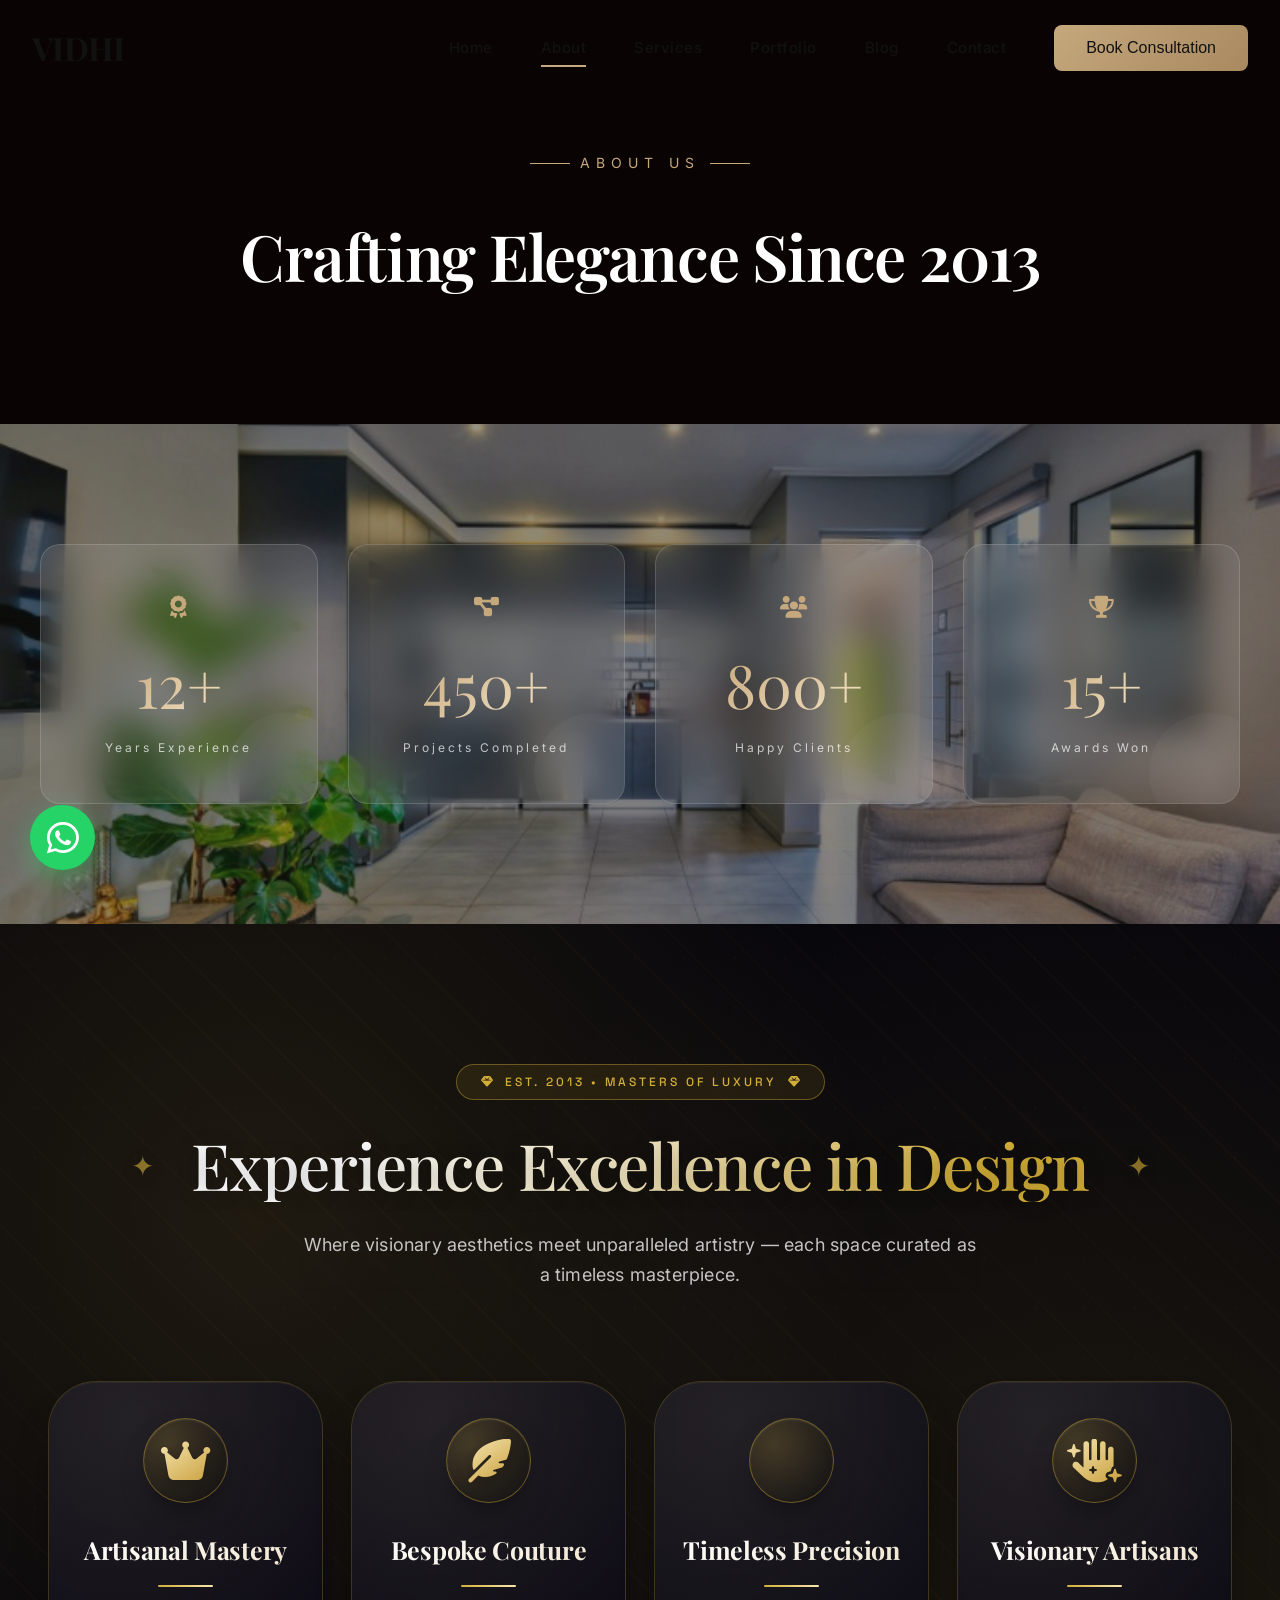
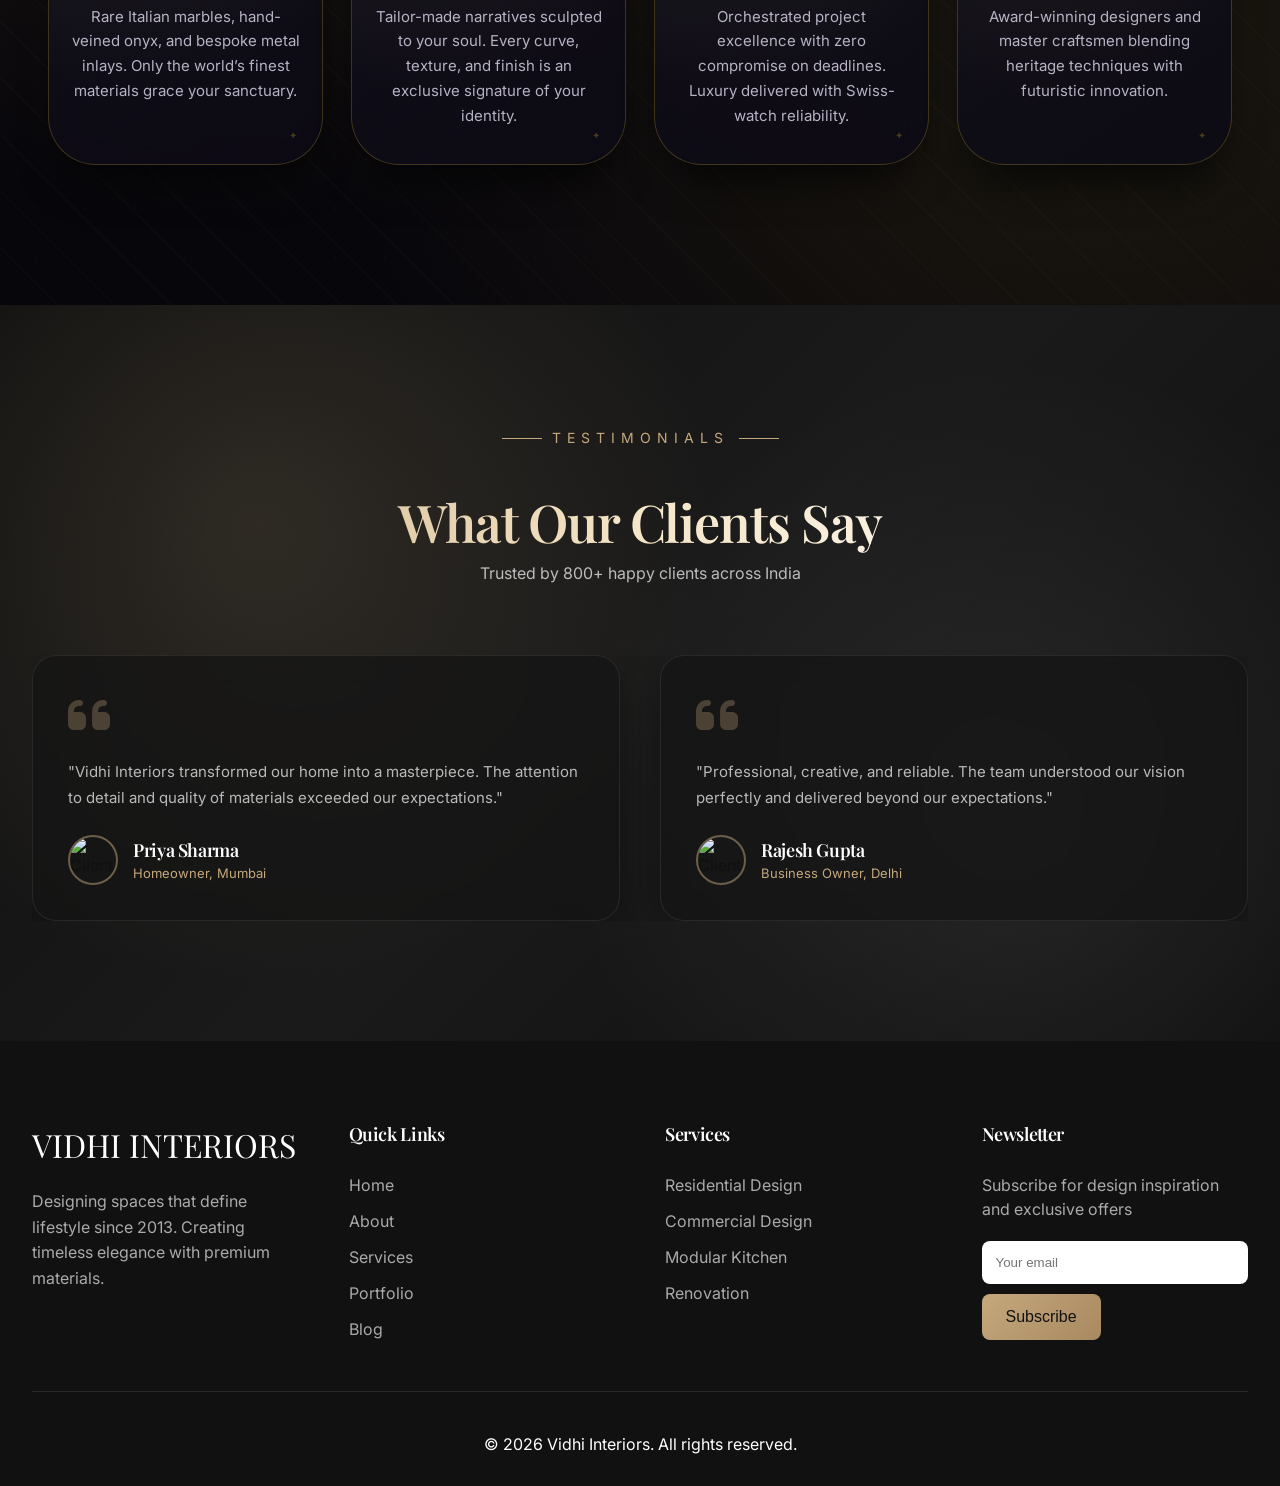
==== about.html @ d4725c83 "First commit" ====
<!DOCTYPE html>
<html lang="en">

<head>
    <meta charset="UTF-8">
    <meta name="viewport" content="width=device-width, initial-scale=1.0, viewport-fit=cover">

    <!-- Primary SEO -->
    <title>About Us | Vidhi Interiors - Luxury Interior Designers</title>
    <meta name="description"
        content="Learn more about Vidhi Interiors. With over 12 years of experience, we are the leading luxury interior designers in Durgapur.">
    
    <!-- Fonts -->
    <link
        href="https://fonts.googleapis.com/css2?family=Playfair+Display:wght@400;500;600;700;800;900&family=Inter:wght@300;400;500;600;700;800&family=Space+Grotesk:wght@300;400;500;600;700&display=swap"
        rel="stylesheet">

    <!-- Swiper CSS -->
    <link rel="stylesheet" href="https://cdn.jsdelivr.net/npm/swiper@11/swiper-bundle.min.css" />

    <!-- Font Awesome -->
    <link rel="stylesheet" href="https://cdnjs.cloudflare.com/ajax/libs/font-awesome/6.4.0/css/all.min.css">

    <!-- AOS CSS -->
    <link href="https://unpkg.com/aos@2.3.1/dist/aos.css" rel="stylesheet">

    <!-- Custom CSS -->
    <link rel="stylesheet" href="./style.css">
</head>

<body>

    <!-- Loader -->
    <div class="loader" id="loader">
        <div class="loader-text">VIDHI</div>
    </div>

    <!-- Progress Bar -->
    <div class="progress-bar" id="progressBar"></div>

    <!-- WhatsApp Floating Button -->
    <a href="https://wa.me/917699089182?text=Hello%20Vidhi%20Interiors%2C%20I'm%20interested%20in%20your%20luxury%20interior%20design%20services."
        class="whatsapp-float" target="_blank" rel="noopener noreferrer" aria-label="Chat on WhatsApp">
        <div class="whatsapp-btn">
            <i class="fab fa-whatsapp"></i>
        </div>
        <span class="whatsapp-tooltip">Chat with us on WhatsApp</span>
    </a>

    <!-- Navbar -->
    <nav class="navbar" id="navbar">
        <div class="container">
            <a href="index.html" class="logo">VIDHI</a>
            <div class="nav-links">
                <a href="index.html">Home</a>
                <a href="about.html" class="active">About</a>
                <a href="services.html">Services</a>
                <a href="portfolio.html">Portfolio</a>
                <a href="blog.html">Blog</a>
                <a href="contact.html">Contact</a>
                <button class="btn btn-gold" onclick="openConsultation()">Book Consultation</button>
            </div>
            <button class="mobile-menu-btn" id="mobileMenuBtn">☰</button>
        </div>
    </nav>

    <!-- Mobile Menu -->
    <div class="mobile-menu" id="mobileMenu">
        <button class="close-menu" id="closeMenuBtn">✕</button>
        <a href="index.html">Home</a>
        <a href="about.html" class="active">About</a>
        <a href="services.html">Services</a>
        <a href="portfolio.html">Portfolio</a>
        <a href="blog.html">Blog</a>
        <a href="contact.html">Contact</a>
        <button class="btn btn-gold" style="width: 100%; margin-top: 20px;" onclick="openConsultation()">Book Consultation</button>
    </div>
    <div class="menu-overlay" id="menuOverlay"></div>

    <!-- Page Header -->
    <section class="section" style="padding-top: 150px; background: #0a0303; text-align: center;">
        <div class="container">
            <span class="hero-subtitle" style="color: var(--gold); position: static; display: inline-block;">ABOUT US</span>
            <h1 class="reveal" style="font-size: clamp(40px, 6vw, 64px); margin-top: 15px; color: white;">Crafting Elegance Since 2013</h1>
        </div>
    </section>

    <!-- Trust Section -->
    <section id="about" class="section">
        <div class="container">
            <div class="trust-grid">
                <div class="trust-card reveal">
                    <div class="trust-icon"><i class="fas fa-award"></i></div>
                    <div class="number-wrapper"><span class="trust-number" data-count="12">0</span></div>
                    <div class="trust-label">Years Experience</div>
                </div>
                <div class="trust-card reveal">
                    <div class="trust-icon"><i class="fas fa-diagram-project"></i></div>
                    <div class="number-wrapper"><span class="trust-number" data-count="450">0</span></div>
                    <div class="trust-label">Projects Completed</div>
                </div>
                <div class="trust-card reveal">
                    <div class="trust-icon"><i class="fas fa-users"></i></div>
                    <div class="number-wrapper"><span class="trust-number" data-count="800">0</span></div>
                    <div class="trust-label">Happy Clients</div>
                </div>
                <div class="trust-card reveal">
                    <div class="trust-icon"><i class="fas fa-trophy"></i></div>
                    <div class="number-wrapper"><span class="trust-number" data-count="15">0</span></div>
                    <div class="trust-label">Awards Won</div>
                </div>
            </div>
        </div>
    </section>

    <!-- Ultra Premium Section -->
    <section class="ultra-premium-section">
        <div class="container-ultra">
            <div class="ultra-header">
                <div class="luxury-badge">
                    <i class="fas fa-gem"></i>
                    <span>EST. 2013 • MASTERS OF LUXURY</span>
                    <i class="fas fa-gem"></i>
                </div>
                <h2 class="ultra-title">Experience Excellence in Design</h2>
                <p class="ultra-desc">
                    Where visionary aesthetics meet unparalleled artistry — each space curated as a timeless masterpiece.
                </p>
            </div>

            <div class="premium-grid-3d">
                <div class="royal-card" style="--order: 0">
                    <div class="shine-overlay"></div>
                    <div class="royal-icon-orb"><i class="fas fa-crown"></i></div>
                    <h3 class="royal-card-title">Artisanal Mastery</h3>
                    <p class="royal-card-desc">Rare Italian marbles, hand-veined onyx, and bespoke metal inlays. Only the world’s finest materials grace your sanctuary.</p>
                    <div class="gold-spark">✦</div>
                </div>
                <div class="royal-card" style="--order: 1">
                    <div class="shine-overlay"></div>
                    <div class="royal-icon-orb"><i class="fas fa-feather-alt"></i></div>
                    <h3 class="royal-card-title">Bespoke Couture</h3>
                    <p class="royal-card-desc">Tailor-made narratives sculpted to your soul. Every curve, texture, and finish is an exclusive signature of your identity.</p>
                    <div class="gold-spark">✦</div>
                </div>
                <div class="royal-card" style="--order: 2">
                    <div class="shine-overlay"></div>
                    <div class="royal-icon-orb"><i class="fas fa-hourglass-clock"></i></div>
                    <h3 class="royal-card-title">Timeless Precision</h3>
                    <p class="royal-card-desc">Orchestrated project excellence with zero compromise on deadlines. Luxury delivered with Swiss-watch reliability.</p>
                    <div class="gold-spark">✦</div>
                </div>
                <div class="royal-card" style="--order: 3">
                    <div class="shine-overlay"></div>
                    <div class="royal-icon-orb"><i class="fas fa-hand-sparkles"></i></div>
                    <h3 class="royal-card-title">Visionary Artisans</h3>
                    <p class="royal-card-desc">Award-winning designers and master craftsmen blending heritage techniques with futuristic innovation.</p>
                    <div class="gold-spark">✦</div>
                </div>
            </div>
        </div>
    </section>

    <!-- Testimonials Section -->
    <section class="section testimonials-section">
        <div class="container">
            <div style="text-align: center; margin-bottom: 70px;">
                <span class="hero-subtitle" style="color: var(--gold); position: static; display: inline-block;">TESTIMONIALS</span>
                <h2 class="reveal" style="font-size: clamp(36px, 5vw, 52px); margin-top: 15px;">What Our Clients Say</h2>
                <p class="reveal">Trusted by 800+ happy clients across India</p>
            </div>
            <div class="testimonials-slider swiper" id="testimonialsSlider">
                <div class="swiper-wrapper">
                    <div class="swiper-slide">
                        <div class="testimonial-card">
                            <i class="fas fa-quote-left" style="font-size: 48px; color: var(--gold); opacity: 0.3; margin-bottom: 20px; display: block;"></i>
                            <p class="testimonial-text">"Vidhi Interiors transformed our home into a masterpiece. The attention to detail and quality of materials exceeded our expectations."</p>
                            <div class="testimonial-author">
                                <img src="https://randomuser.me/api/portraits/women/1.jpg" alt="Client">
                                <div>
                                    <h4 style="font-size: 18px;">Priya Sharma</h4>
                                    <p style="color: var(--gold);">Homeowner, Mumbai</p>
                                </div>
                            </div>
                        </div>
                    </div>
                    <div class="swiper-slide">
                        <div class="testimonial-card">
                            <i class="fas fa-quote-left" style="font-size: 48px; color: var(--gold); opacity: 0.3; margin-bottom: 20px; display: block;"></i>
                            <p class="testimonial-text">"Professional, creative, and reliable. The team understood our vision perfectly and delivered beyond our expectations."</p>
                            <div class="testimonial-author">
                                <img src="https://randomuser.me/api/portraits/men/2.jpg" alt="Client">
                                <div>
                                    <h4 style="font-size: 18px;">Rajesh Gupta</h4>
                                    <p style="color: var(--gold);">Business Owner, Delhi</p>
                                </div>
                            </div>
                        </div>
                    </div>
                </div>
                <div class="swiper-pagination"></div>
            </div>
        </div>
    </section>

    <!-- Footer -->
    <footer class="footer">
        <div class="container">
            <div class="footer-grid">
                <div>
                    <div class="footer-logo">VIDHI INTERIORS</div>
                    <p style="color: #aaa; margin-top: 15px; line-height: 1.6;">Designing spaces that define lifestyle since 2013. Creating timeless elegance with premium materials.</p>
                </div>
                <div>
                    <h4 style="margin-bottom: 25px; font-size: 18px;">Quick Links</h4>
                    <div class="footer-links" style="display: flex; flex-direction: column; gap: 12px;">
                        <a href="index.html" style="color: #aaa; text-decoration: none;">Home</a>
                        <a href="about.html" style="color: #aaa; text-decoration: none;">About</a>
                        <a href="services.html" style="color: #aaa; text-decoration: none;">Services</a>
                        <a href="portfolio.html" style="color: #aaa; text-decoration: none;">Portfolio</a>
                        <a href="blog.html" style="color: #aaa; text-decoration: none;">Blog</a>
                    </div>
                </div>
                <div>
                    <h4 style="margin-bottom: 25px; font-size: 18px;">Services</h4>
                    <div class="footer-links" style="display: flex; flex-direction: column; gap: 12px;">
                        <a href="services.html" style="color: #aaa; text-decoration: none;">Residential Design</a>
                        <a href="services.html" style="color: #aaa; text-decoration: none;">Commercial Design</a>
                        <a href="services.html" style="color: #aaa; text-decoration: none;">Modular Kitchen</a>
                        <a href="services.html" style="color: #aaa; text-decoration: none;">Renovation</a>
                    </div>
                </div>
                <div>
                    <h4 style="margin-bottom: 25px; font-size: 18px;">Newsletter</h4>
                    <p style="color: #aaa; margin-bottom: 20px;">Subscribe for design inspiration and exclusive offers</p>
                    <form style="display: flex; gap: 10px; flex-wrap: wrap;">
                        <input type="email" placeholder="Your email" style="flex: 1; padding: 14px; border-radius: 8px; border: none; min-width: 150px;">
                        <button class="btn btn-gold" style="padding: 14px 24px;">Subscribe</button>
                    </form>
                </div>
            </div>
            <div class="footer-bottom" style="text-align: center; padding-top: 40px; border-top: 1px solid rgba(255,255,255,0.1);">
                <p>© 2026 Vidhi Interiors. All rights reserved.</p>
            </div>
        </div>
    </footer>

    <!-- Consultation Modal -->
    <div id="consultationModal" style="display:none; position:fixed; top:0; left:0; width:100%; height:100%; background:rgba(0,0,0,0.9); backdrop-filter:blur(10px); z-index:2000; justify-content:center; align-items:center;">
        <div style="background:white; max-width:500px; width:90%; padding:50px; border-radius:28px; position:relative;">
            <button onclick="closeConsultation()" style="position:absolute; top:20px; right:20px; background:none; border:none; font-size:28px; cursor:pointer;">✕</button>
            <h2 style="margin-bottom:25px; font-size:28px;">Book Free Consultation</h2>
            <form action="https://api.web3forms.com/submit" method="POST">
                <input type="hidden" name="access_key" value="2fb1477a-c40e-4d88-beb4-6fd00b5eb44e">
                <input type="text" name="name" placeholder="Full Name" required style="width:100%; padding:14px; margin-bottom:15px; border:1px solid #ddd; border-radius:12px;">
                <input type="email" name="email" placeholder="Email" required style="width:100%; padding:14px; margin-bottom:15px; border:1px solid #ddd; border-radius:12px;">
                <input type="tel" name="phone" placeholder="Phone" required style="width:100%; padding:14px; margin-bottom:15px; border:1px solid #ddd; border-radius:12px;">
                <select name="service" style="width:100%; padding:14px; margin-bottom:15px; border:1px solid #ddd; border-radius:12px;">
                    <option value="Residential">Residential</option>
                    <option value="Commercial">Commercial</option>
                    <option value="Renovation">Renovation</option>
                </select>
                <textarea name="message" placeholder="Project Details" rows="4" required style="width:100%; padding:14px; margin-bottom:20px; border:1px solid #ddd; border-radius:12px;"></textarea>
                <button type="submit" class="btn btn-primary" style="width:100%;">Schedule Consultation</button>
            </form>
        </div>
    </div>

    <!-- Swiper JS -->
    <script src="https://cdn.jsdelivr.net/npm/swiper@11/swiper-bundle.min.js"></script>
    <!-- AOS JS -->
    <script src="https://unpkg.com/aos@2.3.1/dist/aos.js"></script>
    <!-- Custom JS -->
    <script src="script.js"></script>
</body>
</html>
---- style.css ----
/* ==================== RESET & BASE ==================== */
        * {
            margin: 0;
            padding: 0;
            box-sizing: border-box;
        }

        html {
            scroll-behavior: smooth;
            overflow-x: hidden;
        }

        body {
            font-family: 'Inter', sans-serif;
            background-color: #FAFAFA;
            color: #111111;
            overflow-x: hidden;
            line-height: 1.5;
        }

        /* ==================== COLOR SYSTEM ==================== */
        :root {
            --charcoal: #111111;
            --gold: #C6A87D;
            --gold-light: #DABF9A;
            --gold-dark: #A88960;
            --soft-white: #FAFAFA;
            --stone-grey: #E8E8E8;
            --royal-beige: #F5EFE7;
            --wood-brown: #8B6B4A;
            --emerald: #1F3D3B;
            --shadow-sm: 0 10px 30px rgba(0,0,0,0.08);
            --shadow-md: 0 20px 60px rgba(0,0,0,0.15);
            --shadow-lg: 0 30px 80px rgba(0,0,0,0.2);
            --transition-smooth: all 0.4s cubic-bezier(0.25, 0.46, 0.45, 0.94);
            --transition-bounce: all 0.5s cubic-bezier(0.68, -0.55, 0.265, 1.55);
        }

        /* ==================== TYPOGRAPHY ==================== */
        h1, h2, h3, h4, h5, h6 {
            font-family: 'Playfair Display', serif;
            font-weight: 600;
            letter-spacing: -0.02em;
        }

        .font-space {
            font-family: 'Space Grotesk', monospace;
        }

        /* ==================== UTILITY CLASSES ==================== */
        .container {
            max-width: 1280px;
            margin: 0 auto;
            padding: 0 32px;
        }

        .section {
            padding: 120px 0;
            position: relative;
            overflow: hidden;
        }

        .section-sm {
            padding: 80px 0;
        }

        .section-lg {
            padding: 160px 0;
        }

        .text-gold {
            color: var(--gold);
        }

        .bg-gold {
            background: linear-gradient(135deg, var(--gold) 0%, var(--gold-dark) 100%);
        }

        .bg-charcoal {
            background-color: var(--charcoal);
        }

        /* ==================== BUTTONS ==================== */
        .btn {
            display: inline-flex;
            align-items: center;
            justify-content: center;
            gap: 12px;
            padding: 14px 32px;
            font-weight: 500;
            font-size: 16px;
            border-radius: 8px;
            transition: var(--transition-smooth);
            cursor: pointer;
            border: none;
            text-decoration: none;
            position: relative;
            overflow: hidden;
            z-index: 1;
        }

        .btn::before {
            content: '';
            position: absolute;
            top: 50%;
            left: 50%;
            width: 0;
            height: 0;
            border-radius: 50%;
            background: rgba(255,255,255,0.3);
            transform: translate(-50%, -50%);
            transition: width 0.6s, height 0.6s;
            z-index: -1;
        }

        .btn:hover::before {
            width: 300px;
            height: 300px;
        }

        .btn-primary {
            background-color: var(--charcoal);
            color: white;
        }

        .btn-primary:hover {
            background-color: var(--gold);
            transform: translateY(-3px);
            box-shadow: var(--shadow-md);
        }

        .btn-outline {
            background: transparent;
            border: 2px solid var(--charcoal);
            color: var(--charcoal);
        }

        .btn-outline:hover {
            background-color: var(--charcoal);
            color: white;
            transform: translateY(-3px);
        }

        .btn-gold {
            background: linear-gradient(135deg, var(--gold) 0%, var(--gold-dark) 100%);
            color: var(--charcoal);
        }

        .btn-gold:hover {
            transform: translateY(-3px);
            box-shadow: var(--shadow-md);
        }

        /* ==================== NAVBAR ==================== */
        .navbar {
            position: fixed;
            top: 0;
            left: 0;
            width: 100%;
            z-index: 1000;
            padding: 24px 0;
            transition: var(--transition-smooth);
            background: transparent;
        }

        .navbar.scrolled {
            background: rgba(17, 17, 17, 0.95);
            backdrop-filter: blur(20px);
            padding: 16px 0;
            box-shadow: var(--shadow-sm);
        }

        .navbar .container {
            display: flex;
            justify-content: space-between;
            align-items: center;
        }

        .logo {
            font-family: 'Playfair Display', serif;
            font-size: 32px;
            font-weight: 700;
            color: var(--charcoal);
            text-decoration: none;
            letter-spacing: -0.02em;
            position: relative;
            transition: var(--transition-smooth);
        }

        .logo::after {
            content: '';
            position: absolute;
            bottom: -5px;
            left: 0;
            width: 0;
            height: 2px;
            background: var(--gold);
            transition: width 0.3s ease;
        }

        .logo:hover::after {
            width: 100%;
        }

        .navbar.scrolled .logo {
            color: white;
        }

        .nav-links {
            display: flex;
            gap: 48px;
            align-items: center;
        }

        .nav-links a {
            text-decoration: none;
            color: var(--charcoal);
            font-weight: 500;
            transition: var(--transition-smooth);
            position: relative;
            font-size: 15px;
            letter-spacing: 0.5px;
        }

        .navbar.scrolled .nav-links a {
            color: white;
        }

        .nav-links a::after {
            content: '';
            position: absolute;
            bottom: -8px;
            left: 0;
            width: 0;
            height: 2px;
            background-color: var(--gold);
            transition: width 0.3s ease;
        }

        .nav-links a:hover::after,
        .nav-links a.active::after {
            width: 100%;
        }

        .mobile-menu-btn {
            display: none;
            background: none;
            border: none;
            font-size: 28px;
            cursor: pointer;
            color: var(--charcoal);
            transition: var(--transition-smooth);
        }

        .navbar.scrolled .mobile-menu-btn {
            color: white;
        }

        /* Mobile Menu */
        .mobile-menu {
            position: fixed;
            top: 0;
            right: -100%;
            width: 80%;
            max-width: 400px;
            height: 100vh;
            background: var(--charcoal);
            z-index: 1001;
            padding: 100px 40px;
            transition: right 0.5s cubic-bezier(0.68, -0.55, 0.265, 1.55);
            box-shadow: var(--shadow-lg);
        }

        .mobile-menu.active {
            right: 0;
        }

        .mobile-menu a {
            display: block;
            color: white;
            text-decoration: none;
            font-size: 24px;
            margin-bottom: 30px;
            font-family: 'Playfair Display', serif;
            transition: var(--transition-smooth);
            transform: translateX(0);
        }

        .mobile-menu a:hover {
            color: var(--gold);
            transform: translateX(15px);
        }

        .menu-overlay {
            position: fixed;
            top: 0;
            left: 0;
            width: 100%;
            height: 100%;
            background: rgba(0,0,0,0.7);
            backdrop-filter: blur(5px);
            z-index: 1000;
            display: none;
            opacity: 0;
            transition: opacity 0.3s ease;
        }

        .menu-overlay.active {
            display: block;
            opacity: 1;
        }

        .close-menu {
            position: absolute;
            top: 30px;
            right: 30px;
            background: none;
            border: none;
            color: white;
            font-size: 32px;
            cursor: pointer;
            transition: transform 0.3s ease;
        }

        .close-menu:hover {
            transform: rotate(90deg);
        }

        /* ==================== HERO SECTION ==================== */
        .hero {
            min-height: 100vh;
            position: relative;
            display: flex;
            align-items: center;
            justify-content: center;
            text-align: center;
            overflow: hidden;
        }

        .hero-bg {
            position: absolute;
            top: 0;
            left: 0;
            width: 100%;
            height: 100%;
            object-fit: cover;
            z-index: -2;
            animation: slowZoom 20s ease-in-out infinite;
        }

        @keyframes slowZoom {
            0%, 100% { transform: scale(1); }
            50% { transform: scale(1.05); }
        }

        .hero-overlay {
            position: absolute;
            top: 0;
            left: 0;
            width: 100%;
            height: 100%;
            background: linear-gradient(135deg, rgba(0,0,0,0.8) 0%, rgba(0,0,0,0.8) 100%);
            z-index: -1;
        }

        .hero-content {
            color: white;
            max-width: 900px;
            padding: 0 20px;
            z-index: 2;
        }

        .hero-subtitle {
            color: #f5e6c8;
            font-size: 14px;
            letter-spacing: 6px;
            text-transform: uppercase;
            margin-bottom: 20px;
            opacity: 0;
            animation: fadeUp 0.8s ease forwards;
            position: relative;
            display: inline-block;
        }

        .hero-subtitle::before,
        .hero-subtitle::after {
            content: '';
            position: absolute;
            top: 50%;
            width: 40px;
            height: 1px;
            background: var(--gold);
        }

        .hero-subtitle::before {
            left: -50px;
        }

        .hero-subtitle::after {
            right: -50px;
        }

        .hero-title {
            font-size: clamp(42px, 8vw, 85px);
            font-weight: 700;
            margin-bottom: 24px;
            opacity: 0;
            animation: fadeUp 0.8s ease 0.2s forwards;
            line-height: 1.2;
        }

        .hero-desc {
            font-size: 18px;
            margin-bottom: 40px;
            opacity: 0;
            animation: fadeUp 0.8s ease 0.4s forwards;
            max-width: 600px;
            margin-left: auto;
            margin-right: auto;
        }

        .hero-buttons {
            display: flex;
            gap: 20px;
            justify-content: center;
            opacity: 0;
            animation: fadeUp 0.8s ease 0.6s forwards;
            flex-wrap: wrap;
        }

        @keyframes fadeUp {
            from {
                opacity: 0;
                transform: translateY(50px);
            }
            to {
                opacity: 1;
                transform: translateY(0);
            }
        }

        /* ==================== PREMIUM TRUST SECTION ==================== */
        #about {
    position: relative;
    background: url('images/trustsection.jpeg') center/cover no-repeat;
    padding: 120px 0;
}

#about::after {
    content: "";
    position: absolute;
    inset: 0;
    background: rgba(20, 20, 20, 0.45);
}

/* GRID FIX */
.trust-grid {
    display: grid;
    grid-template-columns: repeat(4, 1fr);
    gap: 30px;
    position: relative;
    z-index: 2;
    max-width: 1200px;
    margin: auto;
}

/* CARD FINAL */
.trust-card {
    height: 260px;
    display: flex;
    flex-direction: column;
    justify-content: center;
    align-items: center;

    padding: 40px 20px;
    border-radius: 20px;

    background: rgba(255, 255, 255, 0.08);
    backdrop-filter: blur(18px);

    border: 1px solid rgba(255,255,255,0.15);

    transition: all 0.4s ease;
    overflow: hidden;
    position: relative;
}

/* Glow */
.trust-card::before {
    content: "";
    position: absolute;
    width: 200%;
    height: 200%;
    top: -50%;
    left: -50%;
    background: radial-gradient(circle, rgba(198,168,125,0.15), transparent 60%);
    opacity: 0;
    transition: 0.5s;
}

.trust-card:hover::before {
    opacity: 1;
}

.trust-card:hover {
    transform: translateY(-10px);
    box-shadow: 0 20px 60px rgba(0,0,0,0.35);
}

/* ICON */
.trust-icon {
    font-size: 22px;
    color: #c6a87d;
    margin-bottom: 15px;
}

/* NUMBER */
.trust-number {
    font-size: 60px;
    font-family: 'Playfair Display', serif;

    background: linear-gradient(135deg, #c6a87d, #f5e6c8);
    -webkit-background-clip: text;
    -webkit-text-fill-color: transparent;
}

/* LABEL */
.trust-label {
    color: rgba(255,255,255,0.7);
    letter-spacing: 3px;
    font-size: 12px;
    margin-top: 10px;
}

/* LIGHT SHAPE */
.trust-card::after {
    content: "";
    position: absolute;
    bottom: -30px;
    right: -30px;
    width: 120px;
    height: 120px;
    background: radial-gradient(circle, rgba(255,255,255,0.1), transparent);
    border-radius: 50%;
}

/* MOBILE */
@media (max-width: 768px) {
    .trust-grid {
        grid-template-columns: repeat(2, 1fr);
    }
}


        /* ==================== SERVICES SECTION ==================== */
/* ==================== SERVICES BG - GOLDEN AURA ==================== */
.services-section {
    background:
        radial-gradient(circle at 30% 20%, rgba(198,168,125,0.25), transparent 35%),
        radial-gradient(circle at 70% 80%, rgba(198,168,125,0.15), transparent 40%),
        radial-gradient(circle at 50% 50%, rgba(255,255,255,0.05), transparent 60%),
        linear-gradient(135deg, #0b0b0b, #141414, #0b0b0b);
}

        .services-grid {
    display: grid;
    grid-template-columns: repeat(auto-fit, minmax(320px, 1fr));
    gap: 40px;
}

/* CARD */
.service-card {
    background: #fff;
    border-radius: 24px;
    overflow: hidden;
    position: relative;

    box-shadow: 0 10px 40px rgba(0,0,0,0.06);
    transition: all 0.5s ease;
}

.service-card:hover {
    transform: translateY(-15px);
    box-shadow: 0 25px 70px rgba(0,0,0,0.15);
}
.service-card::after {
    content: "";
    position: absolute;
    inset: 0;
    background: linear-gradient(to top, rgba(0,0,0,0.4), transparent);
}


/* IMAGE */
.service-image {
    height: 260px;
    position: relative;
    overflow: hidden;
}

.service-image img {
    width: 100%;
    height: 100%;
    object-fit: cover;
    transition: transform 0.8s ease;
}

.service-card:hover .service-image img {
    transform: scale(1.1);
}

/* DARK OVERLAY */
.service-image::after {
    content: "";
    position: absolute;
    inset: 0;
    background: linear-gradient(to top, rgba(0,0,0,0.6), transparent);
}

/* CONTENT */
.service-content {
    position: relative;   
    margin-top: -60px;    

    width: 85%;
    margin-left: auto;
    margin-right: auto;

    padding: 25px;

    background: rgba(20, 20, 20, 0.6);
    backdrop-filter: blur(12px);

    border-radius: 18px;
    border: 1px solid rgba(255,255,255,0.1);

    color: #fff;
}

/* hover pe upar float kare */
.service-card:hover .service-content {
    transform: translateY(-10px), transform 0.4s ease;
}

/* GOLD LINE */
.service-content::before {
    content: "";
    position: absolute;
    top: 0;
    left: 20px;
    width: 40px;
    height: 2px;
    background: var(--gold);
}

/* ICON */
.service-icon {
    font-size: 38px;
    margin-bottom: 12px;

    background: linear-gradient(135deg, #c6a87d, #f5e6c8);
    -webkit-background-clip: text;
    -webkit-text-fill-color: transparent;

    transition: 0.3s;
}

.service-card:hover .service-icon {
    transform: scale(1.1);
}

/* TEXT */
.service-title {
    color: #fff;
    font-size: 22px;
}

.service-desc {
    color: rgba(255,255,255,0.7);
    font-size: 14px;
}

        /* ==================== PORTFOLIO SECTION - FIXED ==================== */
        #portfolio {
    background: 
        linear-gradient(rgba(0,0,0,0.7), rgba(0,0,0,0.7)),
        url("images/portfoliosection.jpeg");
        
    background-size: cover;
    background-position: center;
}
#portfolio h2 {
    text-shadow: 0 5px 20px rgba(0,0,0,0.5);
}
#portfolio p {
    color: #fff;
}
        .portfolio-filters {
            display: flex;
            justify-content: center;
            gap: 15px;
            flex-wrap: wrap;
            margin-bottom: 60px;
        }

        .filter-btn {
            background: rgba(255,255,255,0.1);
    backdrop-filter: blur(6px);
            padding: 12px 28px;
            
            border: none;
            font-weight: 500;
            cursor: pointer;
            transition: var(--transition-smooth);
            border-radius: 50px;
            font-size: 14px;
            letter-spacing: 0.5px;
            color: #f5e6c8;
        }

        .filter-btn.active,
        .filter-btn:hover {
            background: var(--gold);
            color: var(--charcoal);
            transform: translateY(-2px);
        }

        .portfolio-grid {
            display: grid;
            grid-template-columns: repeat(auto-fit, minmax(380px, 1fr));
            gap: 35px;
        }

        .portfolio-item {
            position: relative;
            border-radius: 20px;
            overflow: hidden;
            cursor: pointer;
            box-shadow: var(--shadow-sm);
            background: white;
        }
        .portfolio-item::after {
    content: "";
    position: absolute;
    inset: 0;
    background: linear-gradient(to top, transparent 60%, rgba(0,0,0,0.2));
    pointer-events: none;
}

        .portfolio-item img {
            width: 100%;
            height: 450px;
            object-fit: cover;
            transition: transform 0.8s cubic-bezier(0.25, 0.46, 0.45, 0.94);
            display: block;
        }

        .portfolio-overlay {
    position: absolute;
    bottom: 0;
    left: 0;
    width: 100%;
    padding: 40px;

    background: linear-gradient(to top, rgba(0,0,0,0.8), rgba(0,0,0,0.4), transparent);
    color: white;

    transform: translateY(100%);
    transition: transform 0.5s ease;

    backdrop-filter: blur(10px);
}

        .portfolio-item:hover .portfolio-overlay {
    transform: translateY(0);
}
.portfolio-item:hover {
    transform: translateY(-10px);
    box-shadow: 0 30px 80px rgba(0,0,0,0.2);
}

        .portfolio-item:hover img {
            transform: scale(1.1);
        }

        /* ==================== PROCESS SECTION ==================== */

        
        #portfolio h2,
.section h2 {
    background: linear-gradient(90deg, #c6a87d, #f5e6c8, #ffffff);
    -webkit-background-clip: text;
    -webkit-text-fill-color: transparent;
}
        .process-content h3,
.process-content p {
    color: #fff;
}

.process-content p {
    color: rgba(255,255,255,0.7);
}
        .process-timeline {
            position: relative;
            padding: 40px 0;
        }

        .process-timeline::before {
            content: '';
            position: absolute;
            left: 50%;
            transform: translateX(-50%);
            width: 3px;
            height: 100%;
            background: linear-gradient(to bottom, var(--gold), rgba(255,255,255,0.1));
            box-shadow: 0 0 15px rgba(198,168,125,0.4);
        }

        .process-step {
            display: flex;
            justify-content: space-between;
            align-items: center;
            margin-bottom: 80px;
            position: relative;
        }

        .process-step:nth-child(even) {
            flex-direction: row-reverse;
        }

        .process-content {
            width: 45%;
            padding: 35px;
            background: rgba(255,255,255,0.06);
            backdrop-filter: blur(14px);
            border: 1px solid rgba(255,255,255,0.08);
            border-radius: 24px;
            transition: var(--transition-smooth);
            position: relative;
            z-index: 2;
            box-shadow: 0 10px 40px rgba(0,0,0,0.3);
        }

        .process-content:hover {
             transform: translateY(-8px) scale(1.02);
    box-shadow: 0 25px 60px rgba(0,0,0,0.4);
        }

        .process-number {
              opacity: 0.7;
    background: linear-gradient(135deg, #c6a87d, #f5e6c8);
    -webkit-background-clip: text;
    -webkit-text-fill-color: transparent;
        }

        @media (max-width: 768px) {
            .process-timeline::before {
                left: 30px;
            }
            .process-step,
            .process-step:nth-child(even) {
                flex-direction: column;
                align-items: flex-start;
                margin-left: 50px;
            }
            .process-content {
                width: 100%;
            }
        }

        /* ==================== ENHANCED UI SECTION ==================== */
        * {
            margin: 0;
            padding: 0;
            box-sizing: border-box;
        }

        /* ULTRA PREMIUM SECTION - Complete Redesign */
        .ultra-premium-section {
            position: relative;
            background: #07060b;
            padding: 140px 0;
            overflow: hidden;
            isolation: isolate;
        }

        /* Dynamic Animated Gradient Background */
        .ultra-premium-section::before {
            content: '';
            position: absolute;
            inset: 0;
            background: radial-gradient(circle at 20% 30%, rgba(212, 175, 55, 0.12) 0%, transparent 50%),
                        radial-gradient(circle at 85% 70%, rgba(212, 175, 55, 0.1) 0%, transparent 60%),
                        repeating-linear-gradient(45deg, rgba(212,175,55,0.02) 0px, rgba(212,175,55,0.02) 2px, transparent 2px, transparent 40px);
            pointer-events: none;
        }

        /* Animated Gold Dust Overlay */
        .ultra-premium-section::after {
            content: '';
            position: absolute;
            width: 200%;
            height: 200%;
            top: -50%;
            left: -50%;
            background: radial-gradient(circle, rgba(212,175,55,0.03) 1px, transparent 1px);
            background-size: 50px 50px;
            animation: shimmerDrift 90s linear infinite;
            pointer-events: none;
            z-index: 0;
        }

        @keyframes shimmerDrift {
            0% { transform: translate(0, 0) rotate(0deg); }
            100% { transform: translate(50px, 50px) rotate(5deg); }
        }

        .container-ultra {
            max-width: 1400px;
            margin: 0 auto;
            padding: 0 48px;
            position: relative;
            z-index: 5;
        }

        /* === PREMIUM HEADER WITH ORNATE DETAILS === */
        .ultra-header {
            text-align: center;
            margin-bottom: 90px;
            position: relative;
        }

        .luxury-badge {
            display: inline-flex;
            align-items: center;
            gap: 12px;
            background: rgba(212, 175, 55, 0.1);
            backdrop-filter: blur(8px);
            padding: 8px 24px;
            border-radius: 100px;
            border: 1px solid rgba(212, 175, 55, 0.4);
            margin-bottom: 28px;
            transition: all 0.4s ease;
        }

        .luxury-badge span {
            font-family: 'Space Grotesk', monospace;
            font-size: 12px;
            letter-spacing: 3px;
            text-transform: uppercase;
            color: #d4af37;
            font-weight: 500;
        }

        .luxury-badge i {
            color: #d4af37;
            font-size: 12px;
        }

        .ultra-title {
            font-family: 'Playfair Display', serif;
            font-size: clamp(30px, 5vw, 88px);
            font-weight: 500;
            line-height: 1.15;
            letter-spacing: -0.02em;
            background: linear-gradient(135deg, #FFFFFF 20%, #F3E7C0 50%, #D4AF37 85%);
            -webkit-background-clip: text;
            background-clip: text;
            color: transparent;
            margin-bottom: 28px;
            text-shadow: 0 2px 20px rgba(0,0,0,0.3);
            position: relative;
            display: inline-block;
        }

        .ultra-title::before,
        .ultra-title::after {
            content: '✦';
            font-size: 28px;
            color: #d4af37;
            opacity: 0.6;
            position: absolute;
            top: 50%;
            transform: translateY(-50%);
            display: none;
        }

        @media (min-width: 1200px) {
            .ultra-title::before {
                display: block;
                left: -60px;
            }
            .ultra-title::after {
                display: block;
                right: -60px;
            }
        }

        .ultra-desc {
            font-size: 18px;
            color: rgba(255, 255, 255, 0.75);
            max-width: 680px;
            margin: 0 auto;
            font-weight: 400;
            line-height: 1.7;
            font-family: 'Inter', sans-serif;
            letter-spacing: 0.2px;
            backdrop-filter: blur(2px);
        }


        /* ==================== MATERIALS SHOWCASE SECTION (PREMIUM UPGRADE) ==================== */

/* SECTION BACKGROUND (multi-layer luxury gradient) */
.materials-showcase {
    background: 
        radial-gradient(circle at 20% 30%, rgba(198,168,125,0.15), transparent 40%),
        radial-gradient(circle at 80% 70%, rgba(255,255,255,0.08), transparent 40%),
        linear-gradient(135deg, #0f0f0f, #1a1a1a, #0f0f0f);
}


/* GRID LAYOUT */
.materials-grid {
    display: grid;
    grid-template-columns: repeat(auto-fit, minmax(260px, 1fr));
    gap: 35px;
}


/* CARD BASE (glass + depth) */
.material-item {
    padding: 35px 25px;
    border-radius: 20px;

    background: rgba(255,255,255,0.05);
    backdrop-filter: blur(14px);

    border: 1px solid rgba(255,255,255,0.08);

    transition: all 0.4s ease;
    position: relative;
    overflow: hidden;
}


/* GLOW SHINE EFFECT (hover highlight) */
.material-item::before {
    content: "";
    position: absolute;
    inset: 0;
    background: linear-gradient(120deg, transparent, rgba(198,168,125,0.3), transparent);
    opacity: 0;
    transition: 0.5s;
}

.material-item:hover::before {
    opacity: 1;
}


/* HOVER LIFT + PREMIUM SHADOW */
.material-item:hover {
    transform: translateY(-12px) scale(1.03);
    box-shadow: 
        0 25px 60px rgba(0,0,0,0.5),
        0 0 25px rgba(198,168,125,0.3);
    border: 1px solid rgba(198,168,125,0.4);
}


/* ICON STYLING */
.material-icon {
    font-size: 42px;
    margin-bottom: 15px;

    filter: drop-shadow(0 5px 10px rgba(198,168,125,0.5));
    transition: 0.4s;
}

.material-item:hover .material-icon {
    transform: scale(1.2) rotate(5deg);
}


/* HEADING (gradient luxury text) */
.materials-showcase h2 {
    background: linear-gradient(90deg, #c6a87d, #f5e6c8, #ffffff);
    -webkit-background-clip: text;
    -webkit-text-fill-color: transparent;
}


/* TEXT COLORS */
.material-item h3 {
    color: #fff;
}

.material-item p {
    color: rgba(255,255,255,0.7);
}


/* ==================== END OF MATERIALS SHOWCASE ==================== */


/* ==================== TESTIMONIALS SECTION (PREMIUM UPGRADE) ==================== */

/* SECTION BACKGROUND (same luxury layered feel) */
.testimonials-section {
    background: 
        radial-gradient(circle at 20% 30%, rgba(198,168,125,0.15), transparent 40%),
        radial-gradient(circle at 80% 70%, rgba(255,255,255,0.08), transparent 40%),
        linear-gradient(135deg, #0f0f0f, #1a1a1a, #0f0f0f);
}


/* HEADING GRADIENT TEXT (eye-catching) */
.testimonials-section h2 {
    background: linear-gradient(90deg, #c6a87d, #f5e6c8, #ffffff);
    -webkit-background-clip: text;
    -webkit-text-fill-color: transparent;
}


/* SUBTEXT COLOR FIX */
.testimonials-section p {
    color: rgba(255,255,255,0.7);
}


/* TESTIMONIAL CARD BASE (glass effect) */
.testimonial-card {
    padding: 35px;
    border-radius: 24px;

    background: rgba(20, 20, 20, 0.75);   /* ❗ dark glass (important) */
    backdrop-filter: blur(14px);

    border: 1px solid rgba(255,255,255,0.08);

    transition: all 0.4s ease;
    position: relative;
    overflow: hidden;

    box-shadow: 0 10px 40px rgba(0,0,0,0.3);
}


/* GLOW SHINE EFFECT */
.testimonial-card::before {
    content: "";
    position: absolute;
    inset: 0;
    background: linear-gradient(120deg, transparent, rgba(198,168,125,0.3), transparent);
    opacity: 0;
    transition: 0.5s;
}

.testimonial-card:hover::before {
    opacity: 1;
}


/* HOVER LIFT + GLOW */
.testimonial-card:hover {
    transform: translateY(-10px) scale(1.02);
    box-shadow: 
        0 25px 60px rgba(0,0,0,0.5),
        0 0 25px rgba(198,168,125,0.3);
    border: 1px solid rgba(198,168,125,0.4);
}


/* TESTIMONIAL TEXT */
.testimonial-text {
    color: #fff;
    font-size: 15px;
    line-height: 1.7;
    margin-bottom: 25px;
}


/* AUTHOR SECTION */
.testimonial-author {
    display: flex;
    align-items: center;
    gap: 15px;
}

.testimonial-author img {
    width: 50px;
    height: 50px;
    border-radius: 50%;
    object-fit: cover;

    border: 2px solid rgba(198,168,125,0.5);
}


/* AUTHOR NAME */
.testimonial-author h4 {
    color: #fff;
}


/* AUTHOR ROLE */
.testimonial-author p {
    color: var(--gold);
    font-size: 13px;
}


/* QUOTE ICON STYLE */
.testimonial-card i {
    color: var(--gold);
    opacity: 0.3;
    transition: 0.3s;
}

.testimonial-card:hover i {
    opacity: 0.6;
    transform: scale(1.1);
}


/* SWIPER PAGINATION (dots upgrade) */
.swiper-pagination-bullet {
    background: rgba(255,255,255,0.3);
    opacity: 1;
}

.swiper-pagination-bullet-active {
    background: var(--gold);
    box-shadow: 0 0 10px rgba(198,168,125,0.6);
}


/* ==================== END OF TESTIMONIALS ==================== */

        /* === 3D HOLOGRAPHIC CARD GRID (ULTRA PREMIUM) === */
        .premium-grid-3d {
            display: grid;
            grid-template-columns: repeat(4, 1fr);
            gap: 32px;
            margin-top: 20px;
        }

        /* The Ultimate Premium Card */
        .royal-card {
            position: relative;
            background: linear-gradient(145deg, rgba(18, 16, 28, 0.85), rgba(12, 10, 20, 0.9));
            backdrop-filter: blur(12px);
            border-radius: 48px;
            padding: 44px 28px 38px;
            transition: all 0.5s cubic-bezier(0.2, 0.95, 0.4, 1.1);
            border: 1px solid rgba(212, 175, 55, 0.25);
            box-shadow: 0 30px 45px -20px rgba(0, 0, 0, 0.8), inset 0 1px 0 rgba(255,255,255,0.05);
            overflow: hidden;
            transform-style: preserve-3d;
            transform: perspective(1500px) rotateX(0deg) rotateY(0deg);
            cursor: pointer;
        }

        /* Floating 3D Glow Border Animation */
        .royal-card::before {
            content: '';
            position: absolute;
            inset: 0;
            border-radius: 48px;
            padding: 1.5px;
            background: linear-gradient(125deg, transparent 20%, #d4af37, #f9e5a0, #d4af37, transparent 80%);
            mask: linear-gradient(#fff 0 0) content-box, linear-gradient(#fff 0 0);
            -webkit-mask: linear-gradient(#fff 0 0) content-box, linear-gradient(#fff 0 0);
            -webkit-mask-composite: xor;
            mask-composite: exclude;
            opacity: 0;
            transition: opacity 0.6s ease;
            pointer-events: none;
        }

        .royal-card:hover::before {
            opacity: 0.8;
        }

        /* Animated Gold Beam on hover */
        .royal-card::after {
            content: '';
            position: absolute;
            top: 0;
            left: -100%;
            width: 100%;
            height: 3px;
            background: linear-gradient(90deg, transparent, #d4af37, #ffecb3, #d4af37, transparent);
            transition: left 0.8s ease;
        }

        .royal-card:hover::after {
            left: 100%;
        }

        .royal-card:hover {
            transform: translateY(-18px) perspective(1500px) rotateX(2deg) rotateY(2deg);
            background: linear-gradient(145deg, rgba(28, 25, 42, 0.95), rgba(16, 14, 28, 0.98));
            border-color: rgba(212, 175, 55, 0.6);
            box-shadow: 0 45px 65px -20px rgba(0, 0, 0, 0.9), 0 0 0 2px rgba(212, 175, 55, 0.2) inset;
        }

        /* Icon Container - 3D Crystal Effect */
        .royal-icon-orb {
            width: 100px;
            height: 100px;
            margin: 0 auto 28px;
            background: radial-gradient(circle at 30% 30%, rgba(212,175,55,0.2), rgba(0,0,0,0.4));
            border-radius: 50%;
            display: flex;
            align-items: center;
            justify-content: center;
            position: relative;
            transition: all 0.5s cubic-bezier(0.2, 0.9, 0.4, 1.2);
            box-shadow: 0 15px 30px -12px rgba(0,0,0,0.5), inset 0 1px 2px rgba(255,255,255,0.1);
            border: 1px solid rgba(212,175,55,0.4);
        }

        .royal-card:hover .royal-icon-orb {
            transform: scale(1.08) translateY(-5px);
            box-shadow: 0 25px 40px -12px rgba(0,0,0,0.7), inset 0 1px 3px rgba(255,215,0,0.3);
            border-color: #d4af37;
        }

        .royal-icon-orb i {
            font-size: 52px;
            background: linear-gradient(145deg, #F5E5B0, #C9A03D);
            -webkit-background-clip: text;
            background-clip: text;
            color: transparent;
            filter: drop-shadow(0 4px 8px rgba(0,0,0,0.3));
            transition: all 0.4s;
        }

        .royal-card:hover .royal-icon-orb i {
            transform: scale(1.02);
            background: linear-gradient(145deg, #FFEFC0, #E6B422);
            -webkit-background-clip: text;
            background-clip: text;
        }

        /* Title with Elegant Underline */
        .royal-card-title {
            font-family: 'Playfair Display', serif;
            font-size: 28px;
            font-weight: 700;
            margin-bottom: 18px;
            text-align: center;
            background: linear-gradient(135deg, #FFFFFF, #F0E5CD);
            -webkit-background-clip: text;
            background-clip: text;
            color: transparent;
            letter-spacing: -0.3px;
            position: relative;
        }

        .royal-card-title::after {
            content: '';
            display: block;
            width: 55px;
            height: 2px;
            background: linear-gradient(90deg, #d4af37, #f7e6b0);
            margin: 16px auto 0;
            transition: width 0.4s ease;
            border-radius: 2px;
        }

        .royal-card:hover .royal-card-title::after {
            width: 85px;
        }

        .royal-card-desc {
            font-size: 15px;
            color: rgba(225, 220, 240, 0.8);
            line-height: 1.65;
            text-align: center;
            font-weight: 400;
            font-family: 'Inter', sans-serif;
            margin-top: 16px;
        }

        /* Subtle floating animation for each card with different delays */
        @keyframes royalFloat {
            0% { transform: translateY(0px); }
            50% { transform: translateY(-8px); }
            100% { transform: translateY(0px); }
        }

        .royal-card {
            animation: royalFloat 6s infinite ease-in-out;
            animation-delay: calc(var(--order, 0) * 0.2s);
        }

        .royal-card:hover {
            animation: none;
        }

        /* === RESPONSIVE DESIGN - MOBILE, TABLET, PC === */
        @media (max-width: 1280px) {
            .premium-grid-3d {
                gap: 28px;
            }
            .royal-card {
                padding: 36px 22px;
            }
            .royal-icon-orb {
                width: 85px;
                height: 85px;
            }
            .royal-icon-orb i {
                font-size: 44px;
            }
            .royal-card-title {
                font-size: 25px;
            }
        }

        @media (max-width: 1024px) {
            .premium-grid-3d {
                grid-template-columns: repeat(2, 1fr);
                gap: 35px;
            }
            .ultra-premium-section {
                padding: 100px 0;
            }
            .container-ultra {
                padding: 0 40px;
            }
            .ultra-header {
                margin-bottom: 70px;
            }
            .royal-card {
                padding: 40px 28px;
            }
        }

        @media (max-width: 768px) {
            .ultra-premium-section {
                padding: 80px 0;
            }
            .container-ultra {
                padding: 0 24px;
            }
            .premium-grid-3d {
                grid-template-columns: 1fr;
                gap: 40px;
                max-width: 500px;
                margin-left: auto;
                margin-right: auto;
            }
            .royal-card {
                padding: 38px 30px;
                text-align: center;
            }
            .royal-icon-orb {
                width: 90px;
                height: 90px;
            }
            .royal-icon-orb i {
                font-size: 46px;
            }
            .royal-card-title {
                font-size: 27px;
            }
            .royal-card-desc {
                font-size: 15px;
            }
            .ultra-title {
                font-size: 44px;
            }
            .luxury-badge {
                padding: 6px 20px;
            }
            .luxury-badge span {
                font-size: 10px;
                letter-spacing: 2px;
            }
        }

        @media (max-width: 480px) {
            .container-ultra {
                padding: 0 20px;
            }
            .royal-card {
                padding: 32px 22px;
            }
            .royal-icon-orb {
                width: 78px;
                height: 78px;
            }
            .royal-icon-orb i {
                font-size: 38px;
            }
            .royal-card-title {
                font-size: 24px;
            }
            .ultra-title {
                font-size: 36px;
            }
            .ultra-desc {
                font-size: 15px;
                padding: 0 8px;
            }
        }

        /* Glassmorphic shine effect */
        .royal-card .shine-overlay {
            position: absolute;
            top: 0;
            left: 0;
            width: 100%;
            height: 100%;
            background: radial-gradient(circle at 30% 10%, rgba(255,245,190,0.08), transparent 70%);
            pointer-events: none;
            border-radius: 48px;
        }

        /* additional golden micro details */
        .gold-spark {
            position: absolute;
            bottom: 20px;
            right: 25px;
            font-size: 10px;
            color: rgba(212,175,55,0.3);
            font-family: monospace;
        }

        /* ==================== CTA SECTION ==================== */
        .cta-section {
            background: 
        radial-gradient(circle at 20% 30%, rgba(198,168,125,0.25), transparent 40%),
        radial-gradient(circle at 80% 70%, rgba(255,255,255,0.08), transparent 40%),
        linear-gradient(135deg, #0f0f0f, #1a1a1a, #0f0f0f);
            color: white;
    text-align: center;
    border-radius: 40px;
    margin: 50px auto;
    position: relative;
    overflow: hidden;
    padding: 100px 40px;

    box-shadow: 
        0 30px 100px rgba(0,0,0,0.5),
        inset 0 0 60px rgba(198,168,125,0.1);
            
        }

        .cta-section::before {
            content: '';
            position: absolute;
            top: -50%;
            left: -50%;
            width: 200%;
            height: 200%;
            background: radial-gradient(circle, rgba(198,168,125,0.15) 0%, transparent 70%);
            animation: slowSpin 20s linear infinite;
        }

        @keyframes slowSpin {
            from { transform: rotate(0deg); }
            to { transform: rotate(360deg); }
        }

       /* ==================== CONTACT SECTION (PREMIUM UPGRADE) ==================== */

/* SECTION BACKGROUND (same luxury system) */
.contact-section {
    background: 
        radial-gradient(circle at 20% 30%, rgba(198,168,125,0.15), transparent 40%),
        radial-gradient(circle at 80% 70%, rgba(255,255,255,0.08), transparent 40%),
        linear-gradient(135deg, #0f0f0f, #1a1a1a, #0f0f0f);
}


/* HEADING GRADIENT TEXT (must 🔥) */
.contact-section h2 {
    background: linear-gradient(90deg, #c6a87d, #f5e6c8, #ffffff);
    -webkit-background-clip: text;
    -webkit-text-fill-color: transparent;
}


/* SUBTEXT FIX */
.contact-section p {
    color: rgba(255,255,255,0.7);
}


/* LEFT SIDE HEADING */
.contact-section h3 {
    color: #fff;
}


/* FORM INPUTS (glass style) */
.contact-section input,
.contact-section textarea,
.contact-section select {
    background: rgba(255,255,255,0.05);
    border: 1px solid rgba(255,255,255,0.1);
    color: #fff;

    backdrop-filter: blur(10px);
    transition: 0.3s;
}


/* PLACEHOLDER COLOR */
.contact-section input::placeholder,
.contact-section textarea::placeholder {
    color: rgba(255,255,255,0.5);
}


/* INPUT FOCUS EFFECT */
.contact-section input:focus,
.contact-section textarea:focus,
.contact-section select:focus {
    outline: none;
    border: 1px solid var(--gold);
    box-shadow: 0 0 10px rgba(198,168,125,0.3);
}


/* BUTTON UPGRADE (gradient + glow) */
.contact-section .btn-primary {
    background: linear-gradient(135deg, #c6a87d, #f5e6c8);
    color: #1a1a1a;
    font-weight: 600;
    transition: 0.4s;
    position: relative;
    overflow: hidden;
}


/* BUTTON SHINE EFFECT */
.contact-section .btn-primary::before {
    content: "";
    position: absolute;
    inset: 0;
    background: linear-gradient(120deg, transparent, rgba(255,255,255,0.5), transparent);
    opacity: 0;
    transition: 0.5s;
}

.contact-section .btn-primary:hover::before {
    opacity: 1;
}


/* BUTTON HOVER */
.contact-section .btn-primary:hover {
    transform: translateY(-3px);
    box-shadow: 
        0 10px 30px rgba(198,168,125,0.4),
        0 0 20px rgba(198,168,125,0.3);
}


/* SOCIAL ICONS */
.social-links a {
    color: #fff;
    margin-right: 15px;
    font-size: 18px;
    transition: 0.3s;
}

.social-links a:hover {
    color: var(--gold);
    transform: translateY(-3px);
}


/* ==================== END CONTACT SECTION ==================== */

        /* ==================== FOOTER ==================== */
        .footer {
            background: var(--charcoal);
            color: white;
            padding: 80px 0 30px;
        }

        .footer-grid {
            display: grid;
            grid-template-columns: repeat(auto-fit, minmax(250px, 1fr));
            gap: 50px;
            margin-bottom: 50px;
        }

        .footer-logo {
            font-family: 'Playfair Display', serif;
            font-size: 32px;
            margin-bottom: 20px;
        }

        .social-links {
            display: flex;
            gap: 20px;
            margin-top: 25px;
        }

        .social-links a {
            color: white;
            font-size: 24px;
            transition: var(--transition-smooth);
            width: 45px;
            height: 45px;
            display: flex;
            align-items: center;
            justify-content: center;
            border-radius: 50%;
            background: rgba(255,255,255,0.1);
        }

        .social-links a:hover {
            color: var(--gold);
            transform: translateY(-5px);
            background: rgba(198,168,125,0.2);
        }

        /* ==================== RESPONSIVE DESIGN ==================== */
        @media (max-width: 1200px) {
            .container { padding: 0 24px; }
            .section { padding: 100px 0; }
        }

        @media (max-width: 992px) {
            .services-grid, .portfolio-grid {
                grid-template-columns: repeat(auto-fit, minmax(320px, 1fr));
            }
        }

        @media (max-width: 768px) {
            .nav-links { display: none; }
            .mobile-menu-btn { display: block; }
            .hero-buttons { flex-direction: column; align-items: center; }
            .services-grid, .portfolio-grid { grid-template-columns: 1fr; }
            .container { padding: 0 20px; }
            .section { padding: 80px 0; }
            .trust-grid { grid-template-columns: repeat(2, 1fr); gap: 20px; }
            .trust-card { padding: 25px 15px; }
            .trust-number { font-size: 40px; }
            .cta-section { padding: 60px 20px; }
            .testimonial-card { padding: 30px; }
            .portfolio-item img { height: 300px; }
            .feature-grid { grid-template-columns: 1fr; }
            .materials-grid { grid-template-columns: repeat(2, 1fr); }
        }

        @media (max-width: 480px) {
            .trust-grid { grid-template-columns: 1fr; }
            .hero-title { font-size: 32px; }
            .hero-subtitle { font-size: 12px; letter-spacing: 3px; }
            .btn { padding: 12px 24px; font-size: 14px; }
            .materials-grid { grid-template-columns: 1fr; }
        }

        /* ==================== ANIMATIONS ==================== */
        @keyframes float {
            0%, 100% { transform: translateY(0px) rotate(0deg); }
            50% { transform: translateY(-20px) rotate(2deg); }
        }

        .animate-float {
            animation: float 6s ease-in-out infinite;
        }

        /* Scroll Reveal */
        .reveal {
            opacity: 0;
            transform: translateY(50px);
            transition: all 0.8s cubic-bezier(0.25, 0.46, 0.45, 0.94);
        }

        .reveal.active {
            opacity: 1;
            transform: translateY(0);
        }

        /* Loading Animation */
        .loader {
            position: fixed;
            top: 0;
            left: 0;
            width: 100%;
            height: 100%;
            background: var(--charcoal);
            display: flex;
            justify-content: center;
            align-items: center;
            z-index: 9999;
            transition: opacity 0.6s ease, visibility 0.6s ease;
        }

        .loader.hide {
            opacity: 0;
            visibility: hidden;
        }

        .loader-text {
            font-family: 'Playfair Display', serif;
            font-size: 28px;
            color: var(--gold);
            letter-spacing: 8px;
            animation: pulse 1.5s ease-in-out infinite;
        }

        @keyframes pulse {
            0%, 100% { opacity: 0.5; }
            50% { opacity: 1; }
        }

        /* Scroll Progress Bar */
        .progress-bar {
            position: fixed;
            top: 0;
            left: 0;
            width: 0%;
            height: 3px;
            background: linear-gradient(90deg, var(--gold), var(--gold-light));
            z-index: 1002;
            transition: width 0.1s ease;
        }

        /* 3D Glow Effect */
        .glow-effect {
            position: relative;
            transition: all 0.3s ease;
        }

        .glow-effect:hover {
            box-shadow: 0 0 30px rgba(198,168,125,0.5);
        }

        /* Floating Animation for Cards */
        @keyframes cardFloat {
            0%, 100% { transform: translateY(0px); }
            50% { transform: translateY(-10px); }
        }

        .card-float {
            animation: cardFloat 4s ease-in-out infinite;
        }

        /* ==================== WHATSAPP FLOATING BUTTON ==================== */
        .whatsapp-float {
            text-decoration: none;   /* underline remove */
            color: inherit;
            position: fixed;
            bottom: 30px;
            left: 30px;
            z-index: 1000;
            animation: whatsappPulse 2s infinite;
            cursor: pointer;
            transition: transform 0.3s ease;
        }
        
        .whatsapp-float:hover {
            text-decoration: none;
            color: inherit;
            transform: scale(1.1);
        }
        
        .whatsapp-btn {
            display: flex;
            align-items: center;
            justify-content: center;
            background: #25D366;
            width: 65px;
            height: 65px;
            border-radius: 50%;
            box-shadow: 0 8px 25px rgba(37, 211, 102, 0.4);
            transition: all 0.3s ease;
            text-decoration: none;
        }
        
        .whatsapp-btn i {
            font-size: 36px;
            color: white;
        }
        
        @keyframes whatsappPulse {
            0% {
                box-shadow: 0 0 0 0 rgba(37, 211, 102, 0.7);
            }
            70% {
                box-shadow: 0 0 0 15px rgba(37, 211, 102, 0);
            }
            100% {
                box-shadow: 0 0 0 0 rgba(37, 211, 102, 0);
            }
        }
        
        .whatsapp-tooltip {
            position: absolute;
            left: 80px;
            top: 50%;
            transform: translateY(-50%);
            background: var(--charcoal);
            color: white;
            padding: 8px 16px;
            border-radius: 30px;
            font-size: 14px;
            font-weight: 500;
            white-space: nowrap;
            opacity: 0;
            visibility: hidden;
            transition: all 0.3s ease;
            box-shadow: var(--shadow-sm);
            pointer-events: none;
        }
        
        .whatsapp-tooltip::before {
            content: '';
            position: absolute;
            left: -8px;
            top: 50%;
            transform: translateY(-50%);
            border-width: 5px 8px 5px 0;
            border-style: solid;
            border-color: transparent var(--charcoal) transparent transparent;
        }
        
        .whatsapp-float:hover .whatsapp-tooltip {
            opacity: 1;
            visibility: visible;
            left: 90px;
        }
        
        @media (max-width: 768px) {
            .whatsapp-float {
                bottom: 20px;
                left: 20px;
            }
            .whatsapp-btn {
                width: 55px;
                height: 55px;
            }
            .whatsapp-btn i {
                font-size: 30px;
            }
            .whatsapp-tooltip {
                display: none;
            }
        }
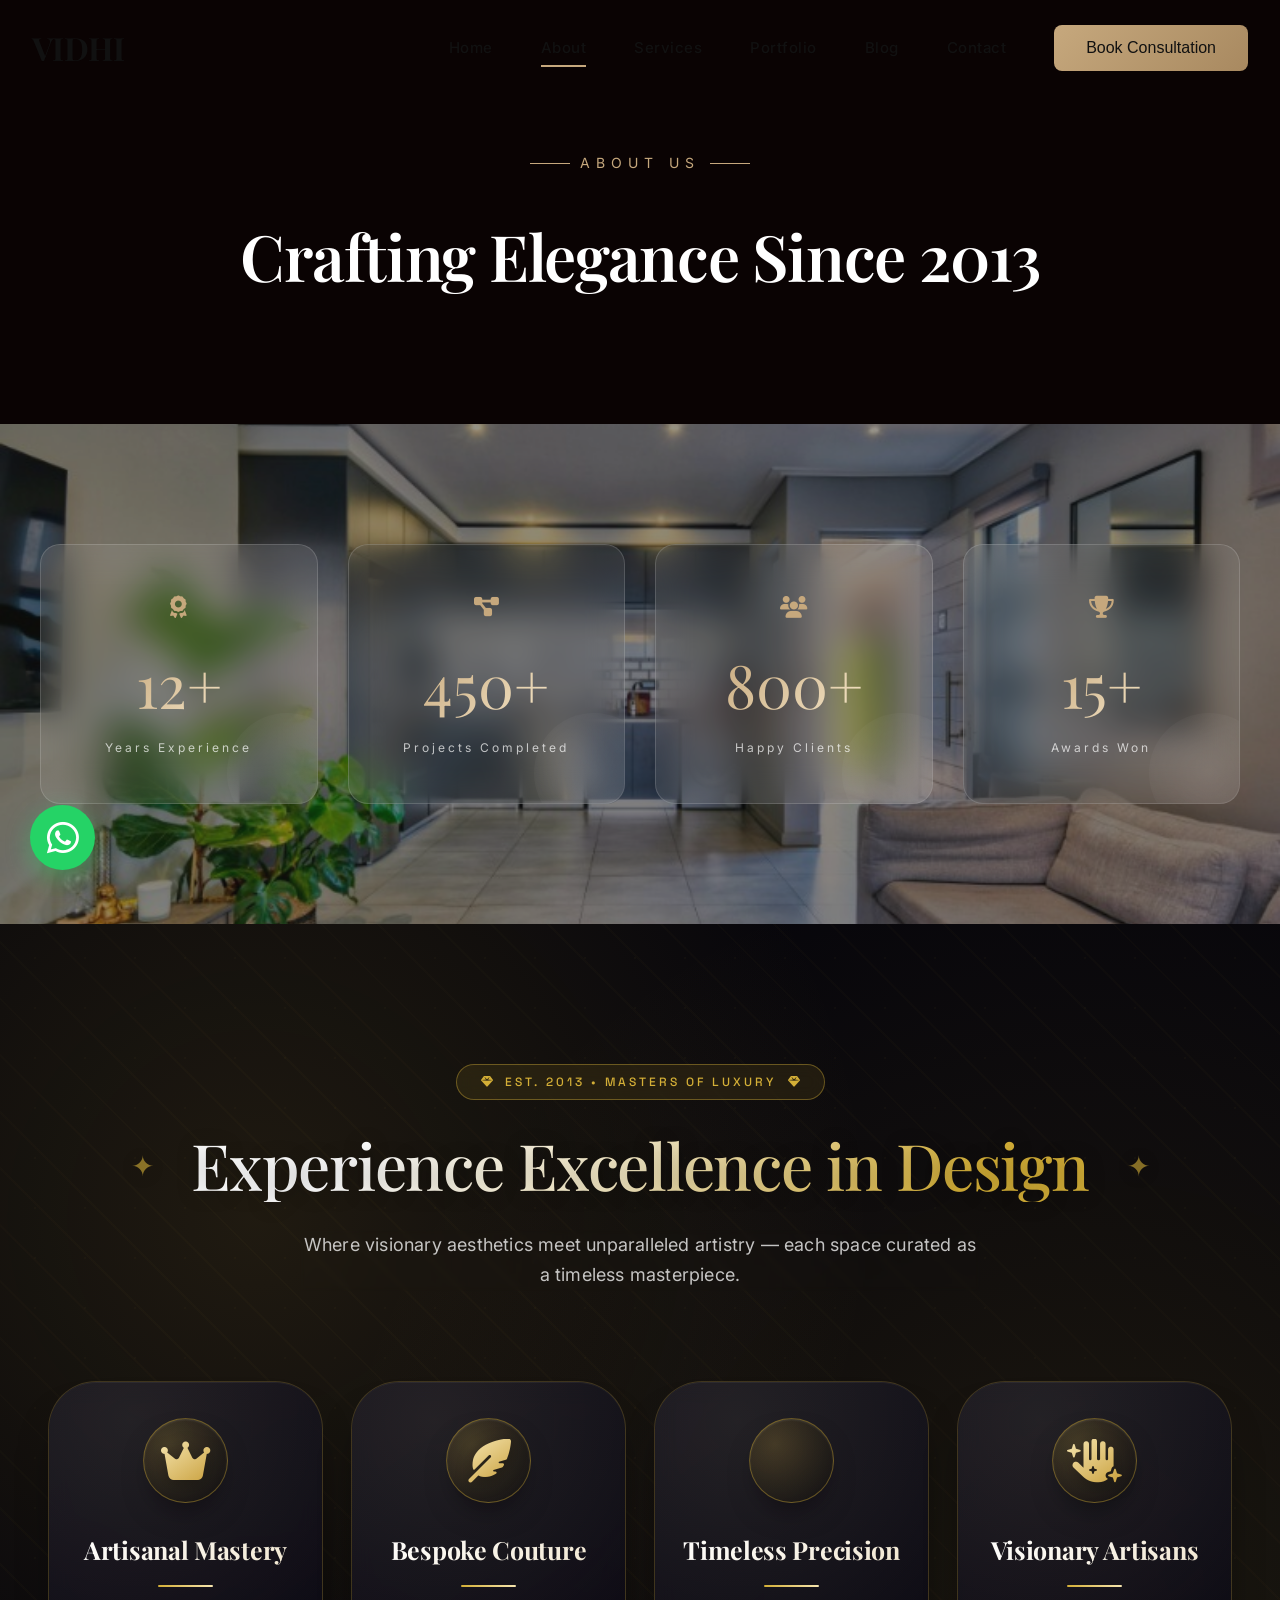
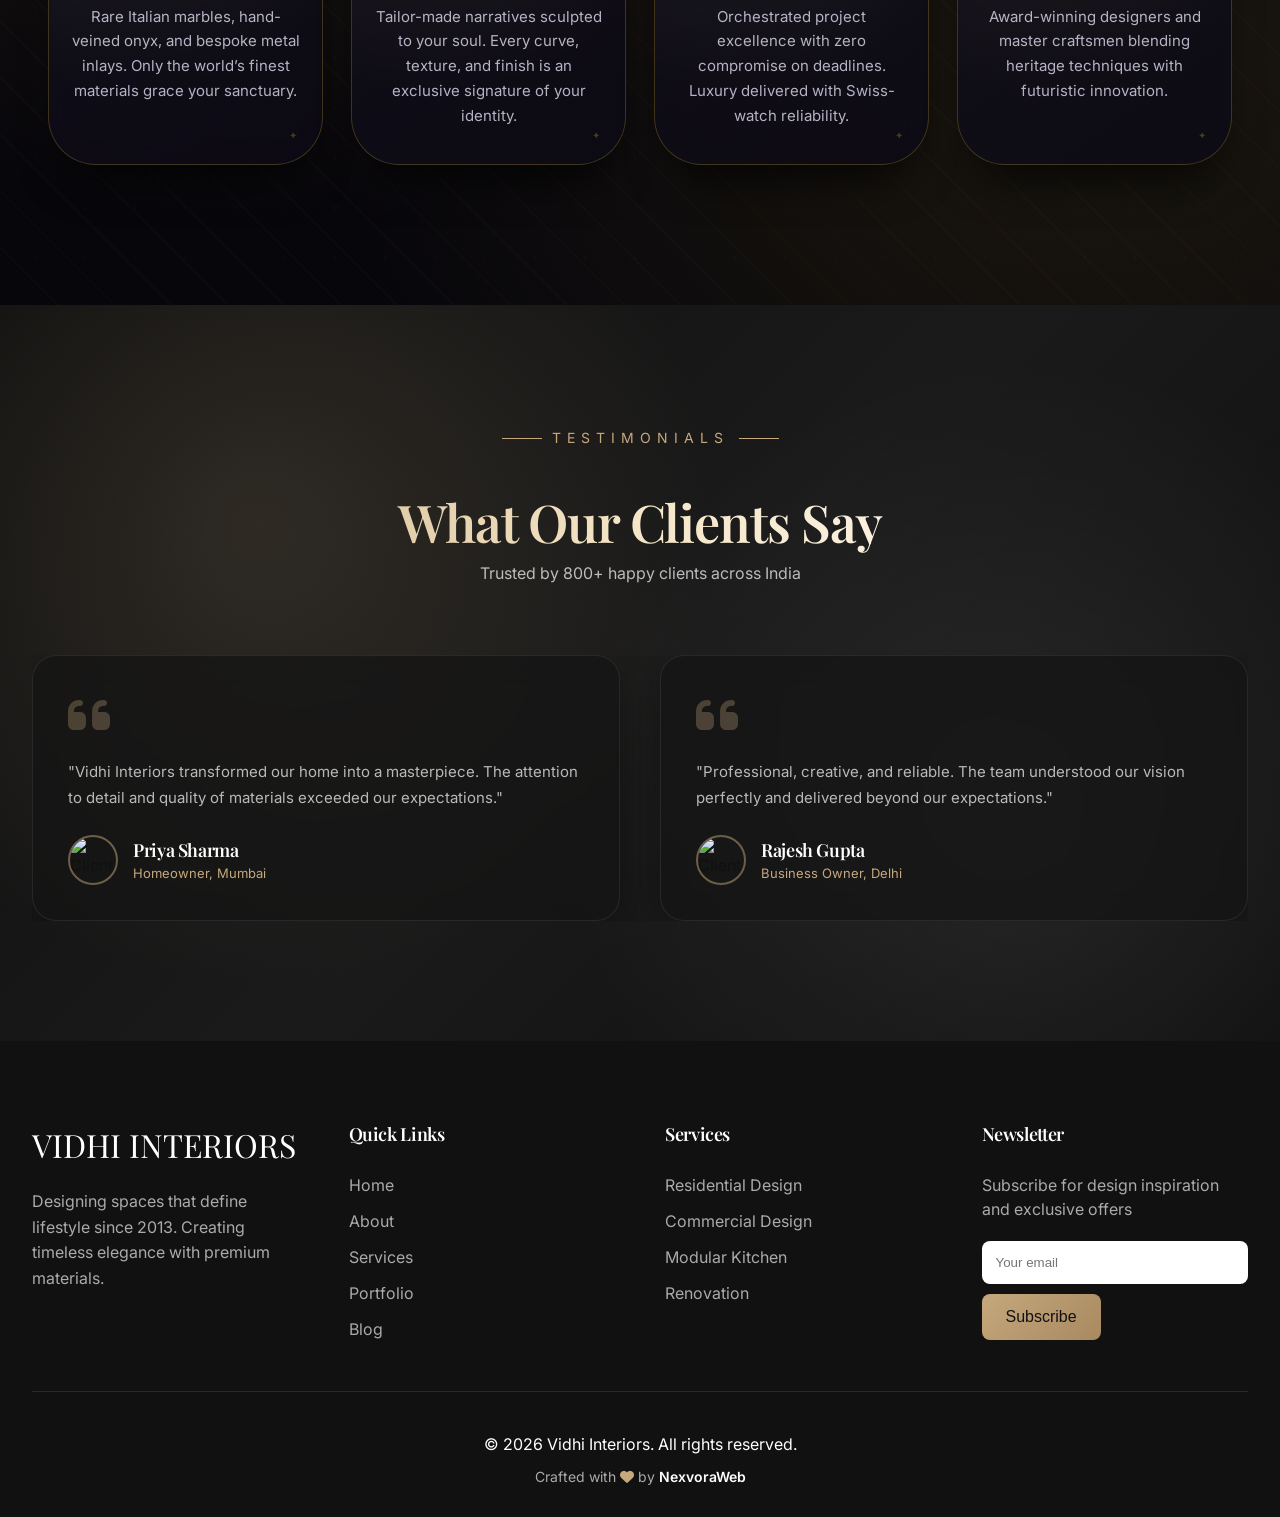
==== commit 9002a80b: "backlink of nexvora" ====
--- a/about.html
+++ b/about.html
@@ -241,6 +241,10 @@
             </div>
             <div class="footer-bottom" style="text-align: center; padding-top: 40px; border-top: 1px solid rgba(255,255,255,0.1);">
                 <p>© 2026 Vidhi Interiors. All rights reserved.</p>
+                <p style="font-size: 14px; color: #aaa; margin-top: 10px;">
+                    Crafted with <i class="fas fa-heart" style="color: var(--gold);"></i> by 
+                    <a href="https://nexvoraweb.in" target="_blank" rel="noopener noreferrer" style="color: #fff; text-decoration: none; font-weight: 600;">NexvoraWeb</a>
+                </p>
             </div>
         </div>
     </footer>
